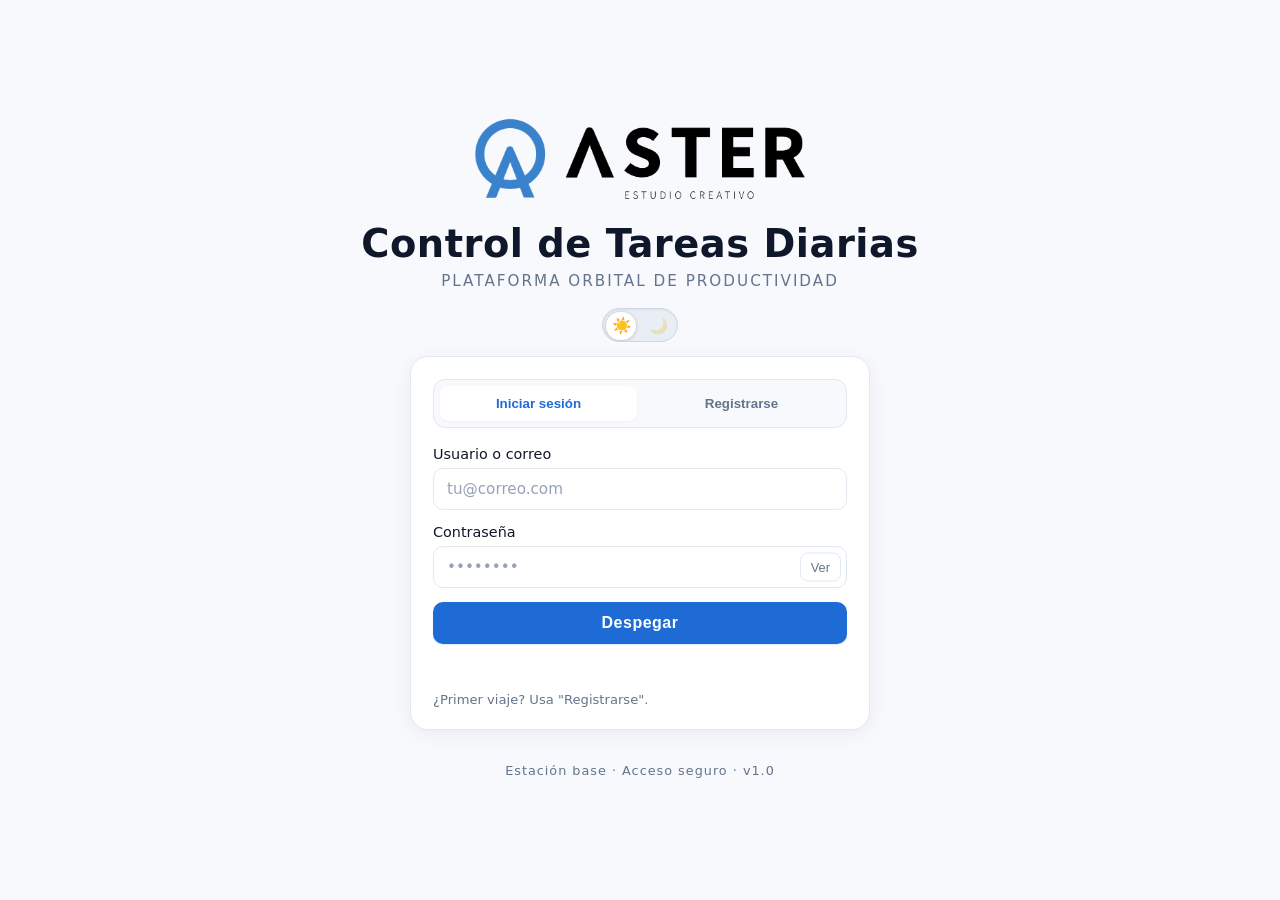
==== dashboard.html @ 140ae574 "Fix texto invisible del botón teléfono y uniformiza botones a 16px - El botón .btn-ghost de la vista" ====
<!DOCTYPE html>
<html lang="es">
<head>
  <meta charset="UTF-8" />
  <meta name="viewport" content="width=device-width, initial-scale=1.0" />
  <title>Panel · Control de Tareas Diarias</title>
  <link rel="icon" type="image/png" href="faviconaster.png" />
  <link rel="apple-touch-icon" href="faviconaster.png" />
  <script>(function(){var t;try{t=localStorage.getItem('aster_theme');}catch(e){}document.documentElement.setAttribute('data-theme', (t==='aster'||t==='light')?t:'light');})();</script>
  <link rel="stylesheet" href="css/styles.css?v=10" />
</head>
<body class="dashboard-body">
  <div class="space-bg">
    <div class="stars"></div>
    <div class="stars stars-2"></div>
    <div class="stars stars-3"></div>
    <span class="twinkle" style="top:10%; left:20%; animation-delay:0s"></span>
    <span class="twinkle" style="top:18%; left:68%; animation-delay:2.2s"></span>
    <span class="twinkle" style="top:34%; left:88%; animation-delay:4.1s"></span>
    <span class="twinkle" style="top:58%; left:12%; animation-delay:1.3s"></span>
    <span class="twinkle" style="top:72%; left:80%; animation-delay:3.7s"></span>
    <span class="twinkle" style="top:86%; left:40%; animation-delay:5.5s"></span>
    <div class="comet comet-1"></div>
    <div class="comet comet-2"></div>
    <div class="comet comet-3"></div>
    <div class="comet comet-4"></div>
    <div class="comet comet-5"></div>
  </div>

  <header class="topbar">
    <div class="topbar-left">
      <div class="logo logo-sm logo-img" aria-hidden="true">
        <img src="asterlogoblanco.png" class="logo-aster-only" alt="Asterlogo" />
        <img src="asterlogoazul.png"   class="logo-light-only" alt="Asterlogo" />
      </div>
      <div class="brand-text">
        <h2>Control de Tareas Diarias</h2>
        <p class="role-tag" id="role-tag">—</p>
      </div>
    </div>
    <button class="hamburger" id="hamburger" aria-label="Abrir menú" aria-expanded="false">
      <span></span><span></span><span></span>
    </button>
    <div class="topbar-right" id="topbar-right">
      <button type="button" class="theme-toggle" aria-label="Cambiar tema" aria-pressed="false">
        <span class="tt-icon tt-light" aria-hidden="true">☀️</span>
        <span class="tt-icon tt-aster" aria-hidden="true">🌙</span>
        <span class="tt-thumb" aria-hidden="true"></span>
      </button>
      <div class="user-chip">
        <img id="user-avatar" alt="avatar" />
        <div>
          <strong id="user-name">—</strong>
          <small id="user-username">—</small>
        </div>
      </div>
      <button class="btn-ghost" id="logout-btn">Cerrar sesión</button>
    </div>
  </header>

  <main class="dashboard">
    <section id="panel" class="panel"></section>
  </main>

  <script src="js/theme.js?v=10"></script>
  <script src="js/data.js?v=10"></script>
  <script src="js/auth.js?v=10"></script>
  <script src="js/dashboard.js?v=10"></script>
</body>
</html>
---- css/styles.css ----
:root {
  /* Escala de azules (constantes literales, no cambian por tema) */
  --blue-900: #020821;
  --blue-800: #061336;
  --blue-700: #0b1e55;
  --blue-600: #163a90;
  --blue-500: #1e6bd6;
  --blue-400: #3d8bff;
  --blue-300: #6fb6ff;
  --blue-200: #a8d3ff;
  --blue-100: #dbeeff;
  --accent: #8ad4ff;
  --danger: #ff6b6b;
  --ok: #4fe1a7;
  --warn: #ffd166;

  /* Tema CLARO (default) */
  --page-bg: linear-gradient(180deg, #ffffff 0%, #eaf2ff 100%);
  --text: #1a2a55;
  --text-muted: #5a6a8a;
  --text-subtle: #8999b3;
  --heading: #0b1e55;
  --accent-strong: #1e6bd6;
  --card-bg: #ffffff;
  --card-border: #d4dfec;
  --card-shadow: 0 4px 18px rgba(20, 40, 80, 0.08);
  --glass: #ffffff;
  --glass-border: #d4dfec;
  --shadow: 0 4px 18px rgba(20, 40, 80, 0.08);
  --input-bg: #f9fbfd;
  --input-border: #d4dfec;
  --input-text: #1a2a55;
  --input-placeholder: #9aa6bc;
  --btn-ghost-bg: #eff3f8;
  --btn-ghost-border: #d4dfec;
  --btn-ghost-text: #1a2a55;
  --backdrop: rgba(20, 40, 80, 0.4);
  --blur: 0px;
  --topbar-bg: rgba(255, 255, 255, 0.92);
  --dialog-bg: #ffffff;
  --dialog-text: #1a2a55;
}

[data-theme="aster"] {
  /* Tema ASTER (espacial oscuro) */
  --page-bg: radial-gradient(ellipse at top, #0a1a4a 0%, #02061f 60%, #000 100%);
  --text: #dbeeff;
  --text-muted: #a8d3ff;
  --text-subtle: #6fb6ff;
  --heading: #ffffff;
  --accent-strong: #8ad4ff;
  --card-bg: rgba(10, 24, 68, 0.55);
  --card-border: rgba(138, 212, 255, 0.25);
  --card-shadow: 0 10px 40px rgba(0, 10, 40, 0.6);
  --glass: rgba(10, 24, 68, 0.55);
  --glass-border: rgba(138, 212, 255, 0.25);
  --shadow: 0 10px 40px rgba(0, 10, 40, 0.6);
  --input-bg: rgba(2, 8, 33, 0.7);
  --input-border: rgba(138, 212, 255, 0.22);
  --input-text: #fff;
  --input-placeholder: rgba(168, 211, 255, 0.45);
  --btn-ghost-bg: rgba(255, 255, 255, 0.04);
  --btn-ghost-border: rgba(138, 212, 255, 0.25);
  --btn-ghost-text: #dbeeff;
  --backdrop: rgba(2, 8, 33, 0.7);
  --blur: 14px;
  --topbar-bg: rgba(2, 8, 33, 0.72);
  --dialog-bg: #0a1638;
  --dialog-text: #dbeeff;
}

* { box-sizing: border-box; }

html {
  background: var(--page-bg);
}
html, body {
  margin: 0;
  padding: 0;
  min-height: 100vh;
  font-family: "Segoe UI", "Inter", system-ui, -apple-system, sans-serif;
  color: var(--text);
  overflow-x: hidden;
}
body { background: transparent; }

/* Ocultar el fondo espacial (estrellas, cometas, asteroides, twinkles) en tema claro */
[data-theme="light"] .space-bg { display: none !important; }

/* Swap de logo según tema (usamos .logo img para vencer a .logo img{display:block}) */
.logo img.logo-light-only { display: none; }
[data-theme="light"] .logo img.logo-aster-only { display: none; }
[data-theme="light"] .logo img.logo-light-only { display: block; }

/* ---------- Space Background ---------- */
.space-bg {
  position: fixed;
  inset: 0;
  overflow: hidden;
  z-index: -1;
  pointer-events: none;
}

.stars, .stars-2, .stars-3 {
  position: absolute;
  inset: -50%;
  background-image:
    radial-gradient(1.5px 1.5px at 20px 30px, #fff, transparent),
    radial-gradient(1.5px 1.5px at 40px 70px, #cfe8ff, transparent),
    radial-gradient(2px   2px   at 90px 40px, #fff, transparent),
    radial-gradient(1.5px 1.5px at 130px 80px, #a8d3ff, transparent),
    radial-gradient(1.5px 1.5px at 170px 20px, #fff, transparent),
    radial-gradient(2px   2px   at 220px 120px, #cfe8ff, transparent),
    radial-gradient(1.5px 1.5px at 260px 60px, #fff, transparent);
  background-repeat: repeat;
  background-size: 300px 200px;
  animation: drift 120s linear infinite;
  opacity: 1;
}
.stars-2 { background-size: 500px 350px; animation-duration: 200s; opacity: 0.85; }
.stars-3 { background-size: 800px 600px; animation-duration: 320s; opacity: 0.7; }

@keyframes drift {
  from { transform: translate3d(0,0,0); }
  to   { transform: translate3d(-300px,-200px,0); }
}

/* Asteroids: roca irregular con cráteres usando varias capas de gradiente */
.asteroid {
  position: absolute;
  background:
    radial-gradient(circle at 22% 30%, rgba(15,10,6,0.9) 2.5px, transparent 4.5px),
    radial-gradient(circle at 62% 22%, rgba(30,22,14,0.75) 4px, transparent 7px),
    radial-gradient(circle at 46% 68%, rgba(15,10,6,0.85) 2px, transparent 3.5px),
    radial-gradient(circle at 78% 58%, rgba(22,16,10,0.8) 2.5px, transparent 4px),
    radial-gradient(circle at 28% 78%, rgba(25,18,10,0.7) 2px, transparent 3.5px),
    radial-gradient(circle at 82% 32%, rgba(15,10,6,0.75) 1.5px, transparent 3px),
    radial-gradient(circle at 12% 56%, rgba(20,14,8,0.6) 1.5px, transparent 2.5px),
    radial-gradient(ellipse at 32% 28%, #b49a80 0%, #7a6348 30%, #3f301f 70%, #1a110a 100%);
  box-shadow:
    inset -12px -16px 28px rgba(0,0,0,0.82),
    inset 4px 5px 14px rgba(255, 230, 200, 0.09),
    0 0 22px rgba(40, 28, 18, 0.5);
  animation: tumble linear infinite;
  will-change: transform;
}
.asteroid-1 {
  width: 82px; height: 70px; top: 18%; left: 12%;
  border-radius: 58% 42% 50% 50% / 40% 60% 55% 45%;
  animation-duration: 38s;
}
.asteroid-2 {
  width: 44px; height: 40px; top: 65%; left: 80%;
  border-radius: 40% 60% 45% 55% / 55% 45% 62% 38%;
  animation-duration: 50s; animation-direction: reverse;
}
.asteroid-3 {
  width: 110px; height: 92px; top: 78%; left: 22%;
  border-radius: 53% 47% 59% 41% / 46% 54% 49% 51%;
  animation-duration: 58s;
}
.asteroid-4 {
  width: 58px; height: 50px; top: 30%; left: 75%;
  border-radius: 44% 56% 52% 48% / 58% 42% 53% 47%;
  animation-duration: 44s; animation-direction: reverse;
}

@keyframes tumble {
  0%   { transform: translate(0, 0)    rotate(0deg); }
  25%  { transform: translate(10px, -14px) rotate(90deg); }
  50%  { transform: translate(-6px, -24px) rotate(180deg); }
  75%  { transform: translate(-16px, -8px) rotate(270deg); }
  100% { transform: translate(0, 0)    rotate(360deg); }
}

/* Comets */
.comet {
  position: absolute;
  width: 4px; height: 4px;
  background: #fff;
  border-radius: 50%;
  box-shadow: 0 0 10px 3px #cfe8ff;
  opacity: 0;
}
.comet::after {
  content: "";
  position: absolute;
  top: 50%;
  left: 4px;
  width: 220px; height: 2px;
  background: linear-gradient(90deg, rgba(255,255,255,0.95), rgba(138,212,255,0));
  transform: translateY(-50%);
  border-radius: 2px;
}
.comet-1 { animation: cometA 45s ease-in infinite; animation-delay:  3s; }
.comet-2 { animation: cometB 52s ease-in infinite; animation-delay: 14s; }
.comet-3 { animation: cometC 60s ease-in infinite; animation-delay: 28s; }
.comet-4 { animation: cometD 48s ease-in infinite; animation-delay: 42s; }
.comet-5 { animation: cometE 65s ease-in infinite; animation-delay: 56s; }

/* La cola se dibuja hacia +X desde la cabeza.
   Para que "persiga" al cometa, rotamos en la dirección OPUESTA al movimiento:
   angle = atan2(-dy, -dx) en coordenadas CSS (Y hacia abajo, rot CW positiva). */

/* A: de derecha-arriba a izquierda-centro  (dirección motion: ←↓ ; cola: →↑)  */
@keyframes cometA {
  0%   { top: 5%;  left: 110%; opacity: 0; transform: rotate(-16deg); }
  4%   { opacity: 1; }
  22%  { top: 45%; left: -25%; opacity: 0; transform: rotate(-16deg); }
  100% { top: 45%; left: -25%; opacity: 0; transform: rotate(-16deg); }
}
/* B: de izquierda-abajo a derecha-arriba (motion: →↑ ; cola: ←↓)  */
@keyframes cometB {
  0%   { top: 60%; left: -10%; opacity: 0; transform: rotate(162deg); }
  4%   { opacity: 1; }
  18%  { top: 20%; left: 115%; opacity: 0; transform: rotate(162deg); }
  100% { top: 20%; left: 115%; opacity: 0; transform: rotate(162deg); }
}
/* C: de izquierda-arriba a derecha-abajo (motion: →↓ ; cola: ←↑)  */
@keyframes cometC {
  0%   { top: 15%; left: -10%; opacity: 0; transform: rotate(-156deg); }
  5%   { opacity: 1; }
  20%  { top: 70%; left: 115%; opacity: 0; transform: rotate(-156deg); }
  100% { top: 70%; left: 115%; opacity: 0; transform: rotate(-156deg); }
}
/* D: de derecha-abajo a izquierda-arriba (motion: ←↑ ; cola: →↓) */
@keyframes cometD {
  0%   { top: 80%; left: 115%; opacity: 0; transform: rotate(20deg); }
  5%   { opacity: 1; }
  22%  { top: 30%; left: -20%; opacity: 0; transform: rotate(20deg); }
  100% { top: 30%; left: -20%; opacity: 0; transform: rotate(20deg); }
}
/* E: de derecha-centro a izquierda-abajo (motion: ←↓ ; cola: →↑) */
@keyframes cometE {
  0%   { top: 35%; left: 115%; opacity: 0; transform: rotate(-21deg); }
  5%   { opacity: 1; }
  24%  { top: 90%; left: -25%; opacity: 0; transform: rotate(-21deg); }
  100% { top: 90%; left: -25%; opacity: 0; transform: rotate(-21deg); }
}

/* ---------- Auth page ---------- */
.auth-wrapper {
  min-height: 100vh;
  display: flex;
  flex-direction: column;
  align-items: center;
  justify-content: center;
  padding: 28px 20px;
}

.brand {
  text-align: center;
  margin-bottom: 18px;
}
.logo {
  width: 130px; height: 150px;
  margin: 0 auto 12px;
  filter:
    drop-shadow(0 0 12px rgba(61,139,255,0.9))
    drop-shadow(0 0 28px rgba(61,139,255,0.55))
    drop-shadow(0 0 48px rgba(138,212,255,0.35));
  animation: bob 5s ease-in-out infinite;
}
.logo svg, .logo img { width: 100%; height: 100%; object-fit: contain; display: block; }
.logo-sm { margin: 0; }
.logo-img { width: 400px; height: 100px; max-width: 90vw; }
.logo-img.logo-sm { width: 200px; height: 50px; max-width: none; max-height: none; }
@keyframes bob {
  0%,100% { transform: translateY(-4px); }
  50%     { transform: translateY(4px); }
}

/* Estrellas parpadeantes muy tenues */
.twinkle {
  position: absolute;
  width: 3px; height: 3px;
  background: #fff;
  border-radius: 50%;
  opacity: 0;
  box-shadow: 0 0 6px 1px rgba(207,232,255,0.6);
  animation: twinkle 7s ease-in-out infinite;
  pointer-events: none;
}
@keyframes twinkle {
  0%, 100% { opacity: 0; transform: scale(0.6); }
  45%      { opacity: 0.35; transform: scale(1); }
  55%      { opacity: 0.7; transform: scale(1.2); }
  65%      { opacity: 0.35; transform: scale(1); }
}

.brand-title {
  margin: 0;
  font-size: clamp(1.6rem, 3.5vw, 2.4rem);
  letter-spacing: 0.5px;
  color: #fff;
  text-shadow: 0 0 16px rgba(138,212,255,0.5);
}
.brand-sub {
  margin: 6px 0 0;
  color: var(--blue-200);
  font-size: 0.95rem;
  letter-spacing: 2px;
  text-transform: uppercase;
  opacity: 0.8;
}

.auth-card {
  width: min(460px, 100%);
  background: var(--glass);
  backdrop-filter: blur(18px) saturate(140%);
  -webkit-backdrop-filter: blur(18px) saturate(140%);
  border: 1px solid var(--glass-border);
  border-radius: 18px;
  box-shadow: var(--shadow);
  padding: 22px;
}

.tabs {
  display: flex;
  gap: 6px;
  margin-bottom: 18px;
  background: rgba(4,12,36,0.6);
  padding: 6px;
  border-radius: 12px;
}
.tab {
  flex: 1;
  background: transparent;
  color: var(--blue-200);
  border: none;
  padding: 10px;
  border-radius: 8px;
  cursor: pointer;
  font-weight: 600;
  transition: all 0.25s ease;
}
.tab:hover { color: #fff; }
.tab.active {
  background: linear-gradient(135deg, var(--blue-500), var(--blue-600));
  color: #fff;
  box-shadow: 0 4px 16px rgba(30,107,214,0.5);
}

.form { display: none; flex-direction: column; gap: 14px; }
.form.active { display: flex; }
.form label {
  display: flex;
  flex-direction: column;
  gap: 6px;
  font-size: 0.9rem;
  color: var(--blue-200);
}
.form input, .form select, .form textarea {
  width: 100%;
  padding: 11px 13px;
  background: rgba(2,8,33,0.7);
  border: 1px solid rgba(138,212,255,0.2);
  border-radius: 10px;
  color: #fff;
  font-size: 0.95rem;
  outline: none;
  transition: border-color 0.2s, box-shadow 0.2s;
  font-family: inherit;
}
.form input:focus, .form select:focus, .form textarea:focus {
  border-color: var(--blue-400);
  box-shadow: 0 0 0 3px rgba(61,139,255,0.25);
}
.form input::placeholder { color: rgba(168,211,255,0.45); }

.password-wrap {
  position: relative;
}
.password-wrap input { padding-right: 64px; }
.toggle-pass {
  position: absolute;
  right: 6px;
  top: 50%;
  transform: translateY(-50%);
  background: rgba(61,139,255,0.18);
  color: var(--blue-100);
  border: 1px solid rgba(138,212,255,0.3);
  padding: 6px 10px;
  border-radius: 8px;
  font-size: 0.8rem;
  cursor: pointer;
  transition: background 0.2s;
}
.toggle-pass:hover { background: rgba(61,139,255,0.35); }

.btn-primary {
  background: linear-gradient(135deg, var(--blue-400), var(--blue-600));
  color: #fff;
  border: none;
  padding: 12px 16px;
  border-radius: 10px;
  font-weight: 700;
  font-size: 1rem;
  cursor: pointer;
  letter-spacing: 0.5px;
  box-shadow: 0 6px 20px rgba(30,107,214,0.45);
  transition: transform 0.12s ease, box-shadow 0.2s ease;
}
.btn-primary:hover { transform: translateY(-1px); box-shadow: 0 10px 24px rgba(30,107,214,0.6); }
.btn-primary:active { transform: translateY(0); }

.btn-ghost {
  background: rgba(255,255,255,0.04);
  color: var(--blue-100);
  border: 1px solid var(--glass-border);
  padding: 8px 14px;
  border-radius: 10px;
  cursor: pointer;
  transition: background 0.2s;
}
.btn-ghost:hover { background: rgba(255,255,255,0.1); }

.btn-danger {
  background: linear-gradient(135deg, #ff6b6b, #c43a3a);
  color: #fff;
  border: none;
  padding: 8px 14px;
  border-radius: 10px;
  cursor: pointer;
  font-weight: 600;
}

.btn-ok {
  background: linear-gradient(135deg, #4fe1a7, #1ea26d);
  color: #00281a;
  border: none;
  padding: 8px 14px;
  border-radius: 10px;
  cursor: pointer;
  font-weight: 700;
}

.form-msg {
  margin: 0;
  font-size: 0.88rem;
  min-height: 1.1em;
}
.form-msg.error { color: var(--danger); }
.form-msg.ok    { color: var(--ok); }

.hint {
  font-size: 0.82rem;
  color: rgba(168,211,255,0.65);
  margin: 4px 0 0;
}
.reset-step {
  display: flex;
  flex-direction: column;
  gap: 14px;
}

.demo-code {
  background: rgba(61,139,255,0.15);
  padding: 10px;
  border-radius: 10px;
  text-align: center;
  font-size: 1.3rem;
  letter-spacing: 8px;
  font-weight: 700;
  color: #fff;
  border: 1px dashed var(--blue-400);
}

.avatar-edit {
  display: flex;
  align-items: center;
  gap: 12px;
  margin-bottom: 4px;
  flex-wrap: wrap;
}
.avatar-edit .avatar-preview { width: 72px; height: 72px; margin: 0; flex-shrink: 0; }
.avatar-edit .eu-upload {
  display: inline-flex;
  align-items: center;
  justify-content: center;
  cursor: pointer;
}

.avatar-label { gap: 10px; align-items: center; text-align: center; }
.avatar-label > input[type="file"] { align-self: center; }
.avatar-preview {
  width: 110px; height: 110px;
  margin: 0 auto;
  border-radius: 50%;
  background: rgba(2,8,33,0.7);
  border: 1px dashed rgba(138,212,255,0.35);
  display: flex; align-items: center; justify-content: center;
  color: rgba(168,211,255,0.55);
  font-size: 0.8rem;
  overflow: hidden;
  box-shadow: 0 0 20px rgba(61,139,255,0.3);
}
.avatar-preview img { width: 100%; height: 100%; object-fit: cover; }

/* Vistas alternas del auth-card (contacta admin, agujero negro) */
.auth-view { text-align: center; }
.auth-view h3 { color: #fff; margin: 8px 0 6px; font-size: 1.1rem; }
.auth-view p { color: var(--blue-200); margin: 6px 0 14px; font-size: 0.92rem; }
.contact-icon { font-size: 2.6rem; line-height: 1; margin: 6px 0; filter: drop-shadow(0 0 16px rgba(61,139,255,0.7)); }
.contact-actions {
  display: flex; flex-direction: column; gap: 10px;
  margin: 12px 0 14px;
}
.contact-actions .btn-primary, .contact-actions .btn-ghost { padding: 12px 16px; text-decoration: none; text-align: center; display: block; font-size: 16px; }
.contact-actions a.btn-primary { color: #fff; }
.contact-actions a.btn-ghost { color: var(--text); }
.btn-ghost.full-w { width: 100%; }

/* Agujero negro */
.blackhole-wrap { display: flex; justify-content: center; margin: 8px 0 16px; }
.blackhole {
  position: relative;
  width: 220px; height: 220px;
  border-radius: 50%;
}
.blackhole-core {
  position: absolute; inset: 28%;
  border-radius: 50%;
  background: radial-gradient(circle at center, #000 55%, rgba(10,20,40,0.9) 75%, transparent 100%);
  box-shadow: 0 0 40px 20px rgba(0,0,0,0.9);
}
.blackhole-disk {
  position: absolute; inset: 8%;
  border-radius: 50%;
  background: conic-gradient(from 0deg,
    rgba(138,212,255,0) 0deg,
    rgba(138,212,255,0.55) 60deg,
    rgba(255,207,140,0.75) 130deg,
    rgba(255,140,80,0.65) 180deg,
    rgba(138,212,255,0.55) 280deg,
    rgba(138,212,255,0) 360deg);
  filter: blur(8px) saturate(140%);
  animation: bhSpin 9s linear infinite;
  mask-image: radial-gradient(circle, transparent 40%, #000 55%, #000 85%, transparent 100%);
  -webkit-mask-image: radial-gradient(circle, transparent 40%, #000 55%, #000 85%, transparent 100%);
}
.blackhole-ring {
  position: absolute; inset: -10px;
  border-radius: 50%;
  background: conic-gradient(from 180deg,
    rgba(61,139,255,0),
    rgba(138,212,255,0.45) 20%,
    rgba(255,207,140,0.35) 60%,
    rgba(61,139,255,0.45) 80%,
    rgba(61,139,255,0) 100%);
  filter: blur(14px);
  animation: bhSpin 14s linear infinite reverse;
  opacity: 0.7;
}
@keyframes bhSpin { to { transform: rotate(360deg); } }
.bh-title {
  color: #fff;
  letter-spacing: 0.5px;
  text-shadow: 0 0 14px rgba(138,212,255,0.4);
}

.auth-foot {
  margin-top: 20px;
  color: rgba(168,211,255,0.5);
  font-size: 0.8rem;
  letter-spacing: 1px;
}

/* ---------- Dashboard ---------- */
.dashboard-body { padding-bottom: 40px; }

.topbar {
  position: sticky;
  top: 0;
  z-index: 10;
  display: flex;
  align-items: center;
  justify-content: space-between;
  padding: 20px 24px;
  background: rgba(2,8,33,0.72);
  backdrop-filter: blur(14px);
  -webkit-backdrop-filter: blur(14px);
  border-bottom: 1px solid var(--glass-border);
}
.topbar-left, .topbar-right { display: flex; align-items: center; gap: 14px; }
.topbar h2 { margin: 0; font-size: 1.1rem; color: #fff; }

/* Hamburger button (oculto en escritorio) */
.hamburger {
  display: none;
  background: rgba(61,139,255,0.15);
  border: 1px solid var(--glass-border);
  border-radius: 12px;
  width: 46px;
  height: 46px;
  flex-direction: column;
  align-items: center;
  justify-content: center;
  gap: 5px;
  cursor: pointer;
  padding: 0;
  transition: background 0.2s, box-shadow 0.2s;
}
.hamburger:hover { background: rgba(61,139,255,0.32); box-shadow: 0 0 14px rgba(61,139,255,0.35); }
.hamburger span {
  display: block;
  width: 22px;
  height: 2px;
  background: var(--blue-100);
  border-radius: 2px;
  transition: transform 0.28s ease, opacity 0.2s ease;
  transform-origin: center;
}
.hamburger.open span:nth-child(1) { transform: translateY(7px) rotate(45deg); }
.hamburger.open span:nth-child(2) { opacity: 0; transform: scaleX(0.2); }
.hamburger.open span:nth-child(3) { transform: translateY(-7px) rotate(-45deg); }

@media (max-width: 720px) {
  .topbar { padding: 14px 16px; flex-wrap: nowrap; gap: 10px; }
  .topbar-left { gap: 10px; min-width: 0; flex: 1; }
  .topbar h2 { font-size: 0.92rem; white-space: nowrap; overflow: hidden; text-overflow: ellipsis; }
  .role-tag { font-size: 0.65rem; }
  .logo-img.logo-sm { width: 130px; height: 32px; }
  .hamburger { display: flex; flex-shrink: 0; }
  .topbar-right {
    position: absolute;
    top: 100%;
    right: 0;
    left: 0;
    flex-direction: column;
    align-items: stretch;
    gap: 12px;
    background: rgba(2,8,33,0.95);
    backdrop-filter: blur(18px);
    -webkit-backdrop-filter: blur(18px);
    border-bottom: 1px solid var(--glass-border);
    padding: 16px 18px;
    transform: translateY(-12px);
    opacity: 0;
    pointer-events: none;
    transition: transform 0.25s ease, opacity 0.2s ease;
  }
  .topbar-right.open {
    transform: translateY(0);
    opacity: 1;
    pointer-events: auto;
  }
  .topbar-right .user-chip { width: 100%; justify-content: flex-start; }
  .topbar-right #logout-btn { width: 100%; padding: 10px 14px; }
}
.role-tag {
  margin: 2px 0 0;
  font-size: 0.75rem;
  letter-spacing: 2px;
  color: var(--accent);
  text-transform: uppercase;
}
.user-chip {
  display: flex; align-items: center; gap: 10px;
  background: rgba(255,255,255,0.04);
  padding: 6px 12px;
  border-radius: 40px;
  border: 1px solid var(--glass-border);
}
.user-chip img {
  width: 36px; height: 36px;
  border-radius: 50%;
  object-fit: cover;
  background: var(--blue-700);
}
.user-chip strong { display: block; color: #fff; font-size: 0.9rem; }
.user-chip small  { color: var(--blue-300); font-size: 0.75rem; }

.dashboard {
  max-width: 1200px;
  margin: 24px auto;
  padding: 0 20px;
}

.panel {
  display: grid;
  gap: 20px;
}

.card {
  background: var(--glass);
  backdrop-filter: blur(14px) saturate(140%);
  -webkit-backdrop-filter: blur(14px) saturate(140%);
  border: 1px solid var(--glass-border);
  border-radius: 16px;
  padding: 20px;
  box-shadow: var(--shadow);
}

.card h3 {
  margin: 0 0 14px;
  color: #fff;
  font-size: 1.1rem;
  display: flex; align-items: center; gap: 10px;
}
.card h3::before {
  content: "";
  width: 8px; height: 8px;
  background: var(--accent);
  border-radius: 50%;
  box-shadow: 0 0 10px var(--accent);
}

.row { display: flex; flex-wrap: wrap; gap: 12px; }
.grid-2 { display: grid; grid-template-columns: 1fr 1fr; gap: 14px; }
.grid-3 { display: grid; grid-template-columns: repeat(3, 1fr); gap: 14px; }
@media (max-width: 720px) { .grid-2, .grid-3 { grid-template-columns: 1fr; } }

.task-list {
  list-style: none;
  padding: 0;
  margin: 0;
  display: grid;
  gap: 10px;
}
.task-item {
  display: grid;
  grid-template-columns: 1fr auto;
  gap: 10px;
  align-items: start;
  background: rgba(2,8,33,0.55);
  border: 1px solid rgba(138,212,255,0.15);
  border-radius: 12px;
  padding: 12px 14px;
}
.task-item.done { opacity: 0.7; }
.task-item.done .task-name { text-decoration: line-through; color: var(--blue-300); }
.task-meta {
  display: flex; gap: 10px; flex-wrap: wrap;
  color: var(--blue-300);
  font-size: 0.8rem;
  margin-top: 4px;
}
.task-meta span {
  background: rgba(61,139,255,0.15);
  padding: 2px 8px;
  border-radius: 999px;
}
.task-name { font-weight: 600; color: #fff; }
.task-comment { color: var(--blue-200); font-size: 0.9rem; margin-top: 6px; }
.task-actions { display: flex; flex-direction: column; gap: 6px; align-items: flex-end; }

.stat {
  background: rgba(2,8,33,0.6);
  border: 1px solid var(--glass-border);
  border-radius: 14px;
  padding: 14px;
  text-align: center;
}
.stat .num { font-size: 1.6rem; font-weight: 800; color: #fff; }
.stat .lbl { color: var(--blue-300); font-size: 0.8rem; letter-spacing: 1px; text-transform: uppercase; }

table {
  width: 100%;
  border-collapse: collapse;
}
th, td {
  text-align: left;
  padding: 10px 12px;
  border-bottom: 1px solid rgba(138,212,255,0.12);
  font-size: 0.9rem;
}
th { color: var(--blue-300); font-weight: 600; text-transform: uppercase; font-size: 0.75rem; letter-spacing: 1px; }
tbody tr:hover { background: rgba(61,139,255,0.06); }

/* Acciones de la tabla del admin con buen aire entre botones */
.cell-actions {
  display: flex;
  flex-wrap: wrap;
  gap: 10px;
  align-items: center;
  min-width: 320px;
}
.cell-actions button {
  padding: 8px 14px;
  font-size: 0.82rem;
  white-space: nowrap;
  border-radius: 9px;
  letter-spacing: 0.3px;
}
.cell-actions em { color: var(--blue-300); font-style: italic; padding: 0 6px; }
.table-wrap { overflow-x: auto; }

.badge {
  display: inline-block;
  padding: 3px 10px;
  border-radius: 999px;
  font-size: 0.75rem;
  font-weight: 600;
  text-transform: uppercase;
  letter-spacing: 0.5px;
}
.badge.badge-none { background: rgba(138,212,255,0.12); color: var(--blue-300); font-style: italic; }
.badge.user-status-approved { background: rgba(79,225,167,0.2); color: var(--ok); }
.badge.user-status-pending  { background: rgba(255,209,102,0.22); color: var(--warn); }
.badge.user-status-rejected { background: rgba(255,107,107,0.22); color: var(--danger); }
.badge.user-status-inactive { background: rgba(168,168,168,0.2); color: #c9d4e0; }
tr.row-status-inactive,
tr.row-status-rejected { opacity: 0.65; }

/* Solicitudes pendientes */
.pending-card {
  display: flex;
  justify-content: space-between;
  align-items: center;
  gap: 12px;
  padding: 14px;
  background: rgba(255,209,102,0.08);
  border: 1px solid rgba(255,209,102,0.3);
  border-left: 4px solid var(--warn);
  border-radius: 12px;
  margin-bottom: 10px;
}
.pending-card .pending-name { font-weight: 700; color: #fff; font-size: 1rem; }
.pending-card .pending-meta {
  display: flex; flex-wrap: wrap; gap: 6px 12px;
  color: var(--blue-300); font-size: 0.82rem; margin-top: 3px;
}
.pending-card .pending-actions { display: flex; gap: 8px; flex-shrink: 0; }
.pending-card .pending-actions button { padding: 9px 14px; }
@media (max-width: 720px) {
  .pending-card { flex-direction: column; align-items: stretch; padding: 12px; gap: 8px; }
  .pending-card .pending-name { font-size: 0.95rem; }
  .pending-card .pending-meta { gap: 4px 10px; font-size: 0.78rem; word-break: break-word; }
  .pending-card .pending-meta span { display: inline-block; max-width: 100%; overflow-wrap: anywhere; }
  .pending-card .pending-actions { width: 100%; gap: 6px; }
  .pending-card .pending-actions button { flex: 1; padding: 10px; font-size: 0.88rem; }
}

.badge.colaborador { background: rgba(79,225,167,0.18); color: var(--ok); }
.badge.empleador   { background: rgba(255,209,102,0.18); color: var(--warn); }
.badge.supervisor  { background: rgba(138,212,255,0.18); color: var(--accent); }
.badge.administrador { background: rgba(255,107,107,0.18); color: var(--danger); }
.badge.done { background: rgba(79,225,167,0.18); color: var(--ok); }
.badge.pending { background: rgba(255,209,102,0.18); color: var(--warn); }

.empty {
  text-align: center;
  padding: 30px 10px;
  color: var(--blue-300);
  font-style: italic;
}

.filter-bar { display: flex; gap: 8px; flex-wrap: wrap; margin-bottom: 14px; }
.filter-bar select, .filter-bar input {
  background: rgba(2,8,33,0.7);
  border: 1px solid rgba(138,212,255,0.2);
  color: #fff;
  padding: 8px 10px;
  border-radius: 8px;
  font-family: inherit;
}

input[readonly] {
  background: rgba(2,8,33,0.5);
  color: var(--accent);
  font-weight: 700;
  letter-spacing: 2px;
  cursor: default;
}

/* Campo de hora estilizado con ícono de reloj */
.time-field {
  padding-right: 40px !important;
  background-image: url("data:image/svg+xml;utf8,<svg xmlns='http://www.w3.org/2000/svg' viewBox='0 0 24 24' fill='none' stroke='%238ad4ff' stroke-width='2' stroke-linecap='round' stroke-linejoin='round'><circle cx='12' cy='12' r='9'/><path d='M12 7v5l3 2'/></svg>") !important;
  background-repeat: no-repeat !important;
  background-position: right 12px center !important;
  background-size: 18px 18px !important;
  cursor: pointer !important;
}
.time-field:hover {
  border-color: var(--blue-400) !important;
  box-shadow: 0 0 0 3px rgba(61,139,255,0.18);
}

/* Quita el ícono nativo de los inputs type="time" por si quedara alguno */
input[type="time"]::-webkit-calendar-picker-indicator {
  filter: invert(70%) sepia(80%) saturate(500%) hue-rotate(180deg);
  cursor: pointer;
  opacity: 0.9;
}
input[type="time"]::-webkit-calendar-picker-indicator:hover { opacity: 1; }

/* ---------- Picker de hora personalizado ---------- */
dialog.time-picker-dialog {
  width: min(460px, 96vw);
  padding: 22px;
  background: linear-gradient(160deg, #0a1a4a 0%, #040d2e 100%);
  border: 1px solid var(--glass-border);
  border-radius: 20px;
  color: var(--blue-100);
}
dialog.time-picker-dialog::backdrop { background: rgba(2,8,33,0.8); backdrop-filter: blur(6px); }

.tp-header { text-align: center; margin-bottom: 14px; }
.tp-clock {
  font-family: "Segoe UI", monospace;
  font-size: 3.2rem;
  font-weight: 800;
  color: #fff;
  text-shadow: 0 0 24px rgba(138,212,255,0.7);
  letter-spacing: 4px;
  line-height: 1;
}
.tp-clock .tp-sep {
  color: var(--accent);
  animation: tpBlink 1.2s ease-in-out infinite;
}
@keyframes tpBlink { 0%,100% { opacity: 1; } 50% { opacity: 0.35; } }
.tp-sub {
  margin: 6px 0 0;
  color: var(--blue-300);
  font-size: 0.8rem;
  letter-spacing: 2px;
  text-transform: uppercase;
}

.tp-cols {
  display: grid;
  grid-template-columns: 1fr 1fr;
  gap: 16px;
  margin: 14px 0;
}
.tp-col-label {
  text-align: center;
  font-size: 0.75rem;
  letter-spacing: 2px;
  color: var(--blue-300);
  text-transform: uppercase;
  margin-bottom: 6px;
}
.tp-col-grid {
  display: grid;
  grid-template-columns: repeat(4, 1fr);
  gap: 6px;
  max-height: 200px;
  overflow-y: auto;
  padding: 4px;
  background: rgba(2,8,33,0.6);
  border: 1px solid rgba(138,212,255,0.15);
  border-radius: 12px;
}
.tp-col-grid::-webkit-scrollbar { width: 6px; }
.tp-col-grid::-webkit-scrollbar-thumb { background: rgba(138,212,255,0.3); border-radius: 4px; }

.tp-cell {
  background: transparent;
  color: var(--blue-200);
  border: 1px solid transparent;
  padding: 8px 4px;
  border-radius: 8px;
  cursor: pointer;
  font-family: "Segoe UI", monospace;
  font-size: 0.95rem;
  font-weight: 600;
  transition: all 0.15s ease;
}
.tp-cell:hover { background: rgba(61,139,255,0.2); color: #fff; }
.tp-cell.active {
  background: linear-gradient(135deg, var(--blue-400), var(--blue-600));
  color: #fff;
  box-shadow: 0 0 12px rgba(61,139,255,0.6);
  transform: scale(1.05);
}

.tp-actions {
  display: flex;
  gap: 8px;
  justify-content: flex-end;
  margin-top: 10px;
}
.tp-actions button { padding: 10px 18px; }

/* ---------- Status badges ---------- */
.badge.status-trabajando { background: rgba(61,139,255,0.22); color: var(--blue-300); }
.badge.status-revision   { background: rgba(255,209,102,0.22); color: var(--warn); }
.badge.status-realizada  { background: rgba(79,225,167,0.22); color: var(--ok); }
.badge.status-cancelado  { background: rgba(255,107,107,0.22); color: var(--danger); }

.status-select {
  background: rgba(2,8,33,0.7);
  border: 1px solid rgba(138,212,255,0.2);
  color: var(--blue-100);
  padding: 3px 8px;
  border-radius: 999px;
  font-size: 0.78rem;
  font-weight: 600;
  cursor: pointer;
}

.task-item {
  position: relative;
  border-left: 3px solid transparent;
}
.task-item.status-bar-trabajando { border-left-color: var(--blue-400); }
.task-item.status-bar-revision   { border-left-color: var(--warn); }
.task-item.status-bar-realizada  { border-left-color: var(--ok); }
.task-item.status-bar-cancelado  { border-left-color: var(--danger); opacity: 0.7; }
.task-item.status-bar-realizada .task-name { text-decoration: line-through; color: var(--blue-300); }

/* ---------- Notas en tareas ---------- */
.task-notes {
  display: flex;
  flex-direction: column;
  gap: 6px;
  margin-top: 8px;
}
.note-pill {
  display: inline-flex;
  align-items: center;
  gap: 8px;
  padding: 6px 12px;
  border-radius: 10px;
  font-size: 0.85rem;
  color: var(--blue-100);
  max-width: 100%;
}
.note-pill.note-private { background: rgba(255,107,107,0.14); border: 1px solid rgba(255,107,107,0.35); }
.note-pill.note-public  { background: rgba(79,225,167,0.14); border: 1px solid rgba(79,225,167,0.35); }
.note-pill .note-icon { flex-shrink: 0; }
.note-pill .note-text { flex: 1; word-break: break-word; }
.note-pill .note-meta {
  color: var(--blue-300);
  font-size: 0.72rem;
  letter-spacing: 0.5px;
  white-space: nowrap;
}

.notes-editor {
  background: rgba(2,8,33,0.55);
  border: 1px solid var(--glass-border);
  border-radius: 12px;
  padding: 12px;
  margin-top: 4px;
  display: flex;
  flex-direction: column;
  gap: 10px;
}
.notes-editor-title {
  color: #fff;
  font-weight: 600;
  font-size: 0.95rem;
}
.note-row {
  display: flex;
  gap: 10px;
  align-items: flex-start;
  background: rgba(10,24,68,0.55);
  border: 1px solid rgba(138,212,255,0.12);
  border-radius: 10px;
  padding: 8px 10px;
  margin-bottom: 6px;
}
.note-row.note-private { border-left: 3px solid var(--danger); }
.note-row.note-public  { border-left: 3px solid var(--ok); }
.note-row > div { flex: 1; }
.note-row .note-text { color: #fff; font-size: 0.9rem; }
.note-row .note-meta { color: var(--blue-300); font-size: 0.72rem; margin-top: 3px; }
.note-row .note-del {
  padding: 2px 10px;
  font-size: 1rem;
  line-height: 1;
}
.notes-add textarea {
  width: 100%;
  padding: 10px;
  background: rgba(2,8,33,0.7);
  border: 1px solid rgba(138,212,255,0.2);
  border-radius: 10px;
  color: #fff;
  font-family: inherit;
  font-size: 0.9rem;
  resize: vertical;
}
.notes-add-row {
  display: flex;
  gap: 12px;
  align-items: center;
  margin-top: 8px;
  flex-wrap: wrap;
}
.inline-radio {
  display: inline-flex;
  align-items: center;
  gap: 6px;
  font-size: 0.82rem;
  color: var(--blue-200);
  cursor: pointer;
}
.inline-radio input { width: auto; }
.notes-add-row .btn-ok { margin-left: auto; }

/* ---------- Calendario ---------- */
.cal-filters {
  display: flex;
  flex-wrap: wrap;
  gap: 8px 10px;
  align-items: center;
  margin-bottom: 12px;
  padding: 12px;
  background: rgba(2,8,33,0.55);
  border: 1px solid var(--glass-border);
  border-radius: 12px;
}
.cal-filters .cal-f-control,
.cal-filters input[type="date"] {
  background: rgba(2,8,33,0.75);
  border: 1px solid rgba(138,212,255,0.22);
  color: #fff;
  padding: 8px 10px;
  border-radius: 9px;
  font-family: inherit;
  font-size: 0.88rem;
  color-scheme: dark;
}
.cal-date {
  display: inline-flex;
  align-items: center;
  gap: 6px;
  color: var(--blue-300);
  font-size: 0.72rem;
  letter-spacing: 1px;
  text-transform: uppercase;
}
.cal-date > span { white-space: nowrap; }
.cal-presets {
  display: flex;
  gap: 4px;
  flex-wrap: wrap;
  margin-left: auto;
}
.cal-presets .btn-ghost {
  padding: 7px 11px;
  font-size: 0.78rem;
  letter-spacing: 0.5px;
}

.cal-stats-bar {
  display: grid;
  grid-template-columns: repeat(3, 1fr);
  gap: 10px;
  margin-bottom: 12px;
}
.cal-stat-pill {
  background: linear-gradient(135deg, rgba(61,139,255,0.18), rgba(30,107,214,0.08));
  border: 1px solid rgba(138,212,255,0.22);
  border-radius: 12px;
  padding: 10px 14px;
  display: flex;
  flex-direction: column;
  gap: 2px;
}
.cal-stat-pill .cal-stat-lbl {
  font-size: 0.68rem;
  color: var(--blue-300);
  letter-spacing: 1.5px;
  text-transform: uppercase;
  font-weight: 600;
}
.cal-stat-pill strong {
  color: #fff;
  font-size: 1.25rem;
  font-weight: 800;
  letter-spacing: 0.5px;
}

.cal-head {
  display: flex;
  align-items: center;
  justify-content: space-between;
  margin-bottom: 10px;
}
.cal-title {
  color: #fff;
  font-size: 1.05rem;
  text-transform: capitalize;
  letter-spacing: 1px;
}
.cal-weekdays {
  display: grid;
  grid-template-columns: repeat(7, 1fr);
  gap: 4px;
  margin-bottom: 4px;
}
.cal-weekdays span {
  text-align: center;
  font-size: 0.72rem;
  color: var(--blue-300);
  letter-spacing: 1px;
  text-transform: uppercase;
  padding: 4px 0;
}
.cal-grid {
  display: grid;
  grid-template-columns: repeat(7, 1fr);
  gap: 4px;
}
.cal-cell {
  position: relative;
  min-height: 58px;
  background: rgba(2,8,33,0.5);
  border: 1px solid rgba(138,212,255,0.1);
  border-radius: 10px;
  color: var(--blue-100);
  cursor: pointer;
  padding: 6px;
  display: flex;
  flex-direction: column;
  align-items: flex-start;
  justify-content: space-between;
  transition: all 0.15s ease;
}
.cal-cell:hover {
  background: rgba(61,139,255,0.18);
  border-color: var(--blue-400);
  transform: translateY(-1px);
}
.cal-cell.empty {
  background: transparent;
  border: 1px dashed rgba(138,212,255,0.05);
  cursor: default;
  pointer-events: none;
}
.cal-cell.today {
  border-color: var(--accent);
  box-shadow: 0 0 10px rgba(138,212,255,0.3) inset;
}
.cal-cell.selected {
  background: rgba(30,107,214,0.45);
  border-color: var(--blue-300);
  box-shadow: 0 0 14px rgba(61,139,255,0.6);
}
.cal-num { font-weight: 700; font-size: 0.9rem; }
.cal-dots { display: flex; gap: 3px; flex-wrap: wrap; }
.cal-dot {
  width: 8px; height: 8px; border-radius: 50%;
  display: inline-block;
}
.cal-dot.status-trabajando { background: var(--blue-400); box-shadow: 0 0 6px var(--blue-400); }
.cal-dot.status-revision   { background: var(--warn); box-shadow: 0 0 6px var(--warn); }
.cal-dot.status-realizada  { background: var(--ok); box-shadow: 0 0 6px var(--ok); }
.cal-dot.status-cancelado  { background: var(--danger); box-shadow: 0 0 6px var(--danger); }
.cal-count {
  position: absolute;
  top: 4px; right: 6px;
  background: var(--blue-500);
  color: #fff;
  font-size: 0.65rem;
  padding: 1px 6px;
  border-radius: 999px;
  font-weight: 700;
}
.cal-legend {
  display: flex;
  gap: 12px;
  flex-wrap: wrap;
  margin: 12px 0 6px;
  font-size: 0.78rem;
  color: var(--blue-200);
}
.cal-legend .legend-item { display: inline-flex; align-items: center; gap: 6px; }
.cal-day-list { margin-top: 10px; }
@media (max-width: 540px) {
  .cal-cell { min-height: 48px; padding: 4px; }
  .cal-num { font-size: 0.78rem; }
}

dialog {
  border: 1px solid var(--glass-border);
  border-radius: 16px;
  background: #0a1638;
  color: var(--blue-100);
  padding: 22px;
  box-shadow: var(--shadow);
  max-width: 440px;
  width: 92%;
}
dialog::backdrop { background: rgba(2,8,33,0.7); backdrop-filter: blur(4px); }
dialog h3 { margin-top: 0; color: #fff; }
dialog .row { justify-content: flex-end; margin-top: 16px; gap: 10px; }

/* Inputs y selects dentro de cualquier diálogo */
dialog label {
  display: flex;
  flex-direction: column;
  gap: 6px;
  margin-bottom: 14px;
  font-size: 0.78rem;
  letter-spacing: 1px;
  text-transform: uppercase;
  color: var(--blue-300);
  font-weight: 600;
}
dialog label > span { padding-left: 2px; }
dialog input,
dialog select,
dialog textarea {
  width: 100%;
  padding: 12px 14px;
  background: rgba(2,8,33,0.7);
  border: 1px solid rgba(138,212,255,0.22);
  border-radius: 10px;
  color: #fff;
  font-size: 0.95rem;
  font-family: inherit;
  text-transform: none;
  letter-spacing: normal;
  outline: none;
  transition: border-color 0.18s ease, box-shadow 0.18s ease, background 0.18s ease;
  color-scheme: dark;
}
dialog input::placeholder,
dialog textarea::placeholder { color: rgba(168,211,255,0.45); }
dialog input:hover,
dialog select:hover,
dialog textarea:hover { border-color: rgba(138,212,255,0.4); background: rgba(2,8,33,0.85); }
dialog input:focus,
dialog select:focus,
dialog textarea:focus {
  border-color: var(--blue-400);
  box-shadow: 0 0 0 3px rgba(61,139,255,0.25);
  background: rgba(2,8,33,0.92);
}
dialog select {
  appearance: none;
  -webkit-appearance: none;
  background-image: url("data:image/svg+xml;utf8,<svg xmlns='http://www.w3.org/2000/svg' viewBox='0 0 24 24' fill='none' stroke='%238ad4ff' stroke-width='2' stroke-linecap='round' stroke-linejoin='round'><polyline points='6 9 12 15 18 9'/></svg>");
  background-repeat: no-repeat;
  background-position: right 14px center;
  background-size: 16px;
  padding-right: 40px;
  cursor: pointer;
  text-transform: capitalize;
}

/* Diálogo de confirmación */
dialog.confirm-dialog { text-align: center; max-width: 400px; padding: 26px 22px; }
dialog.confirm-dialog .confirm-icon {
  font-size: 2.6rem;
  line-height: 1;
  margin-bottom: 8px;
  filter: drop-shadow(0 0 14px rgba(61,139,255,0.55));
}
dialog.confirm-dialog.is-danger .confirm-icon { filter: drop-shadow(0 0 14px rgba(255,107,107,0.55)); }
dialog.confirm-dialog h3 { margin: 4px 0 8px; font-size: 1.15rem; }
dialog.confirm-dialog .confirm-msg { color: var(--blue-200); font-size: 0.95rem; margin: 0 0 4px; }
dialog.confirm-dialog .confirm-row {
  margin-top: 18px;
  justify-content: stretch;
  gap: 10px;
}
dialog.confirm-dialog .confirm-row > button { flex: 1; padding: 12px 14px; }

/* Indicador "*" para campos obligatorios */
em.req {
  color: var(--danger);
  font-style: normal;
  font-weight: 800;
  margin-left: 2px;
}
.form-msg.error::before { content: ""; }

/* Mensaje de hint en error */
.hint.error { color: var(--danger); font-weight: 600; }

/* Diálogo de detalles (solo lectura de datos + editor de notas) */
dialog.task-details-dialog { max-width: 520px; }
.info-grid {
  display: grid;
  grid-template-columns: repeat(3, 1fr);
  gap: 10px;
  background: rgba(2,8,33,0.55);
  border: 1px solid var(--glass-border);
  border-radius: 12px;
  padding: 14px;
  margin-bottom: 14px;
}
.info-cell {
  display: flex;
  flex-direction: column;
  gap: 4px;
  min-width: 0;
}
.info-cell.info-full { grid-column: 1 / -1; }
.info-label {
  font-size: 0.7rem;
  color: var(--blue-300);
  letter-spacing: 1px;
  text-transform: uppercase;
  font-weight: 600;
}
.info-val {
  color: #fff;
  font-size: 0.95rem;
  font-weight: 600;
  word-break: break-word;
}
.info-val.info-comment {
  font-weight: 400;
  color: var(--blue-100);
  background: rgba(10,24,68,0.5);
  border-radius: 8px;
  padding: 8px 10px;
  line-height: 1.4;
}
@media (max-width: 520px) {
  .info-grid { grid-template-columns: 1fr 1fr; padding: 10px; gap: 8px; }
}

/* ================= Responsive: dashboard mobile ================= */
@media (max-width: 720px) {
  .dashboard { margin: 16px auto; padding: 0 12px; }
  .panel { gap: 14px; }
  .card { padding: 14px; border-radius: 14px; }
  .card h3 { font-size: 1rem; margin-bottom: 10px; }

  /* Stats compactos: 3 en fila, columnas iguales más pequeñas */
  .panel > .grid-3:first-child { grid-template-columns: repeat(3, 1fr); gap: 8px; }
  .panel > .grid-3:first-child .stat { padding: 10px 6px; }
  .panel > .grid-3:first-child .stat .num { font-size: 1.25rem; }
  .panel > .grid-3:first-child .stat .lbl { font-size: 0.65rem; letter-spacing: 0.5px; }

  /* Task items: apilar contenido y acciones */
  .task-item { grid-template-columns: 1fr; padding: 12px; gap: 10px; border-left-width: 4px; }
  .task-item .task-body { min-width: 0; }
  .task-item .task-name { font-size: 0.95rem; line-height: 1.3; word-break: break-word; }
  .task-item .task-actions { flex-direction: row; flex-wrap: wrap; align-items: stretch; align-self: stretch; gap: 8px; }
  .task-item .task-actions > * { flex: 1 1 auto; padding: 9px 12px; font-size: 0.85rem; }

  .task-meta { gap: 5px 6px; font-size: 0.72rem; line-height: 1.5; }
  .task-meta span { padding: 3px 8px; line-height: 1.2; }
  .task-meta .status-select { padding: 4px 10px; font-size: 0.72rem; min-height: 26px; }
  .task-meta .meta-owner,
  .task-meta .meta-range { max-width: 100%; overflow: hidden; text-overflow: ellipsis; white-space: nowrap; }
  .task-comment { font-size: 0.85rem; line-height: 1.4; word-break: break-word; }

  /* Notas: pill que se acomoda al ancho disponible */
  .task-notes { gap: 5px; }
  .note-pill { font-size: 0.78rem; padding: 6px 10px; flex-wrap: wrap; }
  .note-pill .note-text { flex: 1 1 100%; }
  .note-pill .note-meta { font-size: 0.68rem; white-space: normal; }

  /* Barra de filtros a ancho completo */
  .filter-bar { flex-direction: column; align-items: stretch; }
  .filter-bar select,
  .filter-bar input { width: 100%; }

  /* Admin: la tabla se convierte en tarjetas apiladas */
  .table-wrap { overflow: visible; margin: 0; padding: 0; }
  .table-wrap table,
  .table-wrap thead,
  .table-wrap tbody,
  .table-wrap tr,
  .table-wrap td { display: block; width: 100%; }
  .table-wrap thead { display: none; }
  .table-wrap tr {
    background: rgba(2,8,33,0.55);
    border: 1px solid rgba(138,212,255,0.15);
    border-radius: 12px;
    padding: 12px 14px;
    margin-bottom: 12px;
  }
  .table-wrap tr.row-status-inactive,
  .table-wrap tr.row-status-rejected { border-left: 3px solid var(--danger); }
  .table-wrap tr.row-status-pending { border-left: 3px solid var(--warn); }
  .table-wrap tr:hover { background: rgba(2,8,33,0.65); }
  .table-wrap td {
    border: none;
    padding: 7px 0;
    display: flex;
    justify-content: space-between;
    align-items: center;
    gap: 10px;
    font-size: 0.88rem;
    color: var(--blue-100);
    min-width: 0;
  }
  .table-wrap td + td { border-top: 1px dashed rgba(138,212,255,0.1); }
  .table-wrap td::before {
    content: attr(data-label);
    flex: 0 0 82px;
    color: var(--blue-300);
    font-size: 0.66rem;
    letter-spacing: 1px;
    text-transform: uppercase;
    font-weight: 600;
  }
  /* El valor puede crecer, hacer wrap y truncar emails largos */
  .table-wrap td > :not(::before) { text-align: right; }
  .table-wrap td:not(.cell-actions) {
    word-break: break-word;
  }

  /* Acciones en rejilla 2-col para que quepan cómodas */
  .table-wrap td.cell-actions {
    display: grid;
    grid-template-columns: 1fr 1fr;
    gap: 6px;
    padding-top: 10px;
  }
  .table-wrap td.cell-actions::before {
    grid-column: 1 / -1;
    flex: none;
    margin-bottom: 2px;
  }
  .table-wrap td.cell-actions button {
    width: 100%;
    padding: 9px 6px;
    font-size: 0.78rem;
    line-height: 1.2;
  }
  .table-wrap td.cell-actions em {
    grid-column: 1 / -1;
    text-align: center;
    padding: 4px 0;
  }

  /* Time picker: columnas apiladas, rejilla más pequeña */
  /* ================= Reportes ================= */
.reports-banner {
  display: flex;
  justify-content: space-between;
  align-items: center;
  gap: 14px;
  flex-wrap: wrap;
}
.reports-banner h3 { margin: 0 0 4px; }
.reports-banner p { margin: 0; color: var(--blue-300); font-size: 0.88rem; }
.reports-banner .btn-primary { text-decoration: none; text-align: center; padding: 12px 18px; }

/* El search reutiliza el estilo de .cal-f-control del calendario y crece para llenar el ancho */
.rep-search { flex: 1 1 220px; }

.rep-toolbar {
  display: flex;
  justify-content: space-between;
  align-items: center;
  gap: 10px;
  flex-wrap: wrap;
  margin-bottom: 12px;
}
.rep-toolbar h3 { margin: 0; }
.rep-actions { display: flex; gap: 8px; flex-wrap: wrap; }

.rep-table-wrap { overflow-x: auto; }
.rep-table { width: 100%; min-width: 760px; border-collapse: collapse; }
.rep-table th, .rep-table td { padding: 10px 12px; border-bottom: 1px solid rgba(138,212,255,0.1); font-size: 0.9rem; }
.rep-table thead th {
  color: var(--blue-300);
  font-weight: 600;
  text-transform: uppercase;
  font-size: 0.74rem;
  letter-spacing: 1px;
  user-select: none;
  cursor: pointer;
  position: relative;
  padding-right: 26px;
  white-space: nowrap;
  background: rgba(2,8,33,0.5);
}
.rep-table thead th:hover { color: #fff; }
.rep-table thead th::after {
  content: "⇅";
  position: absolute;
  right: 10px;
  top: 50%;
  transform: translateY(-50%);
  opacity: 0.35;
  font-size: 0.7rem;
}
.rep-table thead th.sort-asc::after  { content: "▲"; opacity: 1; color: var(--accent); }
.rep-table thead th.sort-desc::after { content: "▼"; opacity: 1; color: var(--accent); }
.rep-table tbody tr:hover { background: rgba(61,139,255,0.06); }
.rep-table td.empty { text-align: center; font-style: italic; color: var(--blue-300); padding: 28px 10px; }

/* En mobile: convertir cada fila en tarjeta como ya se hace en admin */
@media (max-width: 720px) {
  .rep-search { flex: 1 1 100%; }
  .rep-toolbar { flex-direction: column; align-items: stretch; }
  .rep-actions { justify-content: stretch; }
  .rep-actions button { flex: 1; }

  .rep-table-wrap { overflow: visible; }
  .rep-table, .rep-table thead, .rep-table tbody, .rep-table tr, .rep-table th, .rep-table td { display: block; width: 100%; min-width: 0; }
  .rep-table thead { display: none; }
  .rep-table tr {
    background: rgba(2,8,33,0.55);
    border: 1px solid rgba(138,212,255,0.15);
    border-radius: 12px;
    padding: 10px 12px;
    margin-bottom: 10px;
  }
  .rep-table td {
    border: none;
    padding: 6px 0;
    display: flex;
    justify-content: space-between;
    align-items: center;
    gap: 10px;
    font-size: 0.88rem;
  }
  .rep-table td + td { border-top: 1px dashed rgba(138,212,255,0.1); }
  .rep-table td::before {
    content: attr(data-label);
    flex: 0 0 82px;
    color: var(--blue-300);
    font-size: 0.66rem;
    letter-spacing: 1px;
    text-transform: uppercase;
    font-weight: 600;
  }
}

/* Modo impresión: ocultar todo menos el reporte y fondo blanco */
@media print {
  body { background: #fff !important; color: #000 !important; }
  .space-bg, .topbar, .rep-toolbar, .cal-filters, .cal-presets, .reports-banner,
  .hamburger, .topbar-right, dialog { display: none !important; }
  .card { background: #fff !important; border: 1px solid #ccc; box-shadow: none; color: #000; }
  .card h3, .card .lbl, .card .num, .stat .num, .stat .lbl { color: #000 !important; }
  .rep-table thead th { background: #eee !important; color: #000 !important; cursor: default; }
  .rep-table thead th::after { display: none; }
  .rep-table td, .rep-table th { border-bottom: 1px solid #ddd; color: #000 !important; font-size: 12px; }
  .rep-table .badge { color: #000 !important; background: #eee !important; border: 1px solid #999; }
}

dialog.time-picker-dialog { padding: 16px; }
  .tp-clock { font-size: 2.4rem; letter-spacing: 2px; }
  .tp-cols { grid-template-columns: 1fr; gap: 10px; }
  .tp-col-grid { max-height: 160px; grid-template-columns: repeat(6, 1fr); }
  .tp-actions { flex-direction: column-reverse; gap: 8px; }
  .tp-actions button { width: 100%; padding: 12px; }

  /* Diálogos generales */
  dialog { padding: 16px; border-radius: 14px; width: 94%; }
  dialog .grid-3 { grid-template-columns: 1fr 1fr; gap: 10px; }
  dialog .row { justify-content: stretch; flex-direction: column-reverse; }
  dialog .row > button { width: 100%; }

  /* Notas */
  .note-row { flex-direction: column; align-items: stretch; gap: 6px; }
  .note-row .note-del { align-self: flex-end; padding: 4px 12px; }
  .notes-add-row { flex-direction: column; align-items: stretch; }
  .notes-add-row .inline-radio { padding: 4px 0; }
  .notes-add-row .btn-ok { margin-left: 0; width: 100%; }

  /* Calendario: texto y chip de conteo menor */
  .cal-weekdays span { font-size: 0.62rem; padding: 2px 0; }
  .cal-count { font-size: 0.58rem; padding: 1px 5px; top: 3px; right: 4px; }
  .cal-cell { gap: 2px; min-height: 52px; padding: 5px; }
  .cal-legend { gap: 8px; font-size: 0.72rem; }

  /* Filtros del calendario en columna */
  .cal-filters { padding: 10px; gap: 8px; }
  .cal-filters .cal-f-control,
  .cal-filters input[type="date"] { width: 100%; padding: 10px; font-size: 0.9rem; }
  .cal-date { width: 100%; flex-direction: column; align-items: stretch; gap: 4px; }
  .cal-date > span { font-size: 0.65rem; }
  .cal-presets { width: 100%; margin-left: 0; }
  .cal-presets .btn-ghost { flex: 1 1 calc(50% - 4px); min-width: 0; padding: 9px 6px; }

  .cal-stats-bar { grid-template-columns: repeat(3, 1fr); gap: 6px; }
  .cal-stat-pill { padding: 8px 10px; }
  .cal-stat-pill strong { font-size: 1rem; }
  .cal-stat-pill .cal-stat-lbl { font-size: 0.6rem; }
}

@media (max-width: 420px) {
  /* Logo del topbar aún más compacto */
  .logo-img.logo-sm { width: 108px; height: 28px; }
  .topbar h2 { font-size: 0.82rem; }
  .role-tag { font-size: 0.6rem; letter-spacing: 1px; }

  /* 2 stats por fila se leen mejor que 3 en pantallas muy chicas */
  .panel > .grid-3:first-child { grid-template-columns: repeat(2, 1fr); }
  .panel > .grid-3:first-child .stat:nth-child(3) { grid-column: 1 / -1; }

  /* Calendario más denso */
  .cal-cell { min-height: 44px; padding: 3px; }
  .cal-num { font-size: 0.72rem; }
  .cal-dot { width: 6px; height: 6px; }

  /* Dos stats por fila en pantallas chicas */
  .cal-stats-bar { grid-template-columns: 1fr 1fr; }
  .cal-stat-pill:nth-child(3) { grid-column: 1 / -1; }

  /* En pantallas muy chicas, la fecha de la tarea se oculta para liberar espacio */
  .task-meta .meta-date { display: none; }
  .task-meta { gap: 4px 6px; }
  .task-item .task-actions > * { font-size: 0.8rem; padding: 8px 10px; }
}

/* ============================================================
   ESTILO MINIMALISTA (Auth / Login) - Tema blanco y limpio
   Solo aplica cuando <body class="auth-body">
   ============================================================ */
[data-theme="light"] {
  --m-bg: #f7f9fc;
  --m-surface: #ffffff;
  --m-text: #0f172a;
  --m-muted: #64748b;
  --m-border: #e2e8f0;
  --m-border-strong: #cbd5e1;
  --m-primary: #1e6bd6;
  --m-primary-hover: #1554b3;
  --m-primary-soft: #eaf2ff;
  --m-danger: #dc2626;
  --m-ok: #059669;
  --m-warn: #d97706;
  --m-shadow-sm: 0 1px 2px rgba(15, 23, 42, 0.04);
  --m-shadow: 0 4px 20px rgba(15, 23, 42, 0.06);
}

html[data-theme="light"] { background: var(--m-bg); }
html[data-theme="light"] body {
  background: var(--m-bg);
  color: var(--m-text);
  font-family: "Inter", "Segoe UI", system-ui, -apple-system, sans-serif;
  -webkit-font-smoothing: antialiased;
  -moz-osx-font-smoothing: grayscale;
}

/* Fondo espacial: invisible en la página de login */
[data-theme="light"] .space-bg,
[data-theme="light"] .stars,
[data-theme="light"] .stars-2,
[data-theme="light"] .stars-3,
[data-theme="light"] .twinkle,
[data-theme="light"] .comet { display: none !important; }

/* Brand / header: en claro quitamos solo el glow y la animación.
   El tamaño y el layout se heredan idénticos de Aster. */
[data-theme="light"] .logo {
  filter: none;
  animation: none;
}
[data-theme="light"] .logo img { filter: none; }
[data-theme="light"] .brand-title {
  color: var(--m-text);
  text-shadow: none;
}
[data-theme="light"] .brand-sub {
  color: var(--m-muted);
  opacity: 1;
}

/* Card: sólo colores/bordes, mantenemos padding y radius de Aster */
[data-theme="light"] .auth-card {
  background: var(--m-surface);
  backdrop-filter: none;
  -webkit-backdrop-filter: none;
  border: 1px solid var(--m-border);
  box-shadow: var(--m-shadow);
}

/* Tabs */
[data-theme="light"] .tabs {
  background: var(--m-bg);
  border: 1px solid var(--m-border);
}
[data-theme="light"] .tab { color: var(--m-muted); }
[data-theme="light"] .tab:hover { color: var(--m-text); }
[data-theme="light"] .tab.active {
  background: var(--m-surface);
  color: var(--m-primary);
  box-shadow: var(--m-shadow-sm);
}

/* Forms (solo color) */
[data-theme="light"] .form label { color: var(--m-text); }
[data-theme="light"] .form input,
[data-theme="light"] .form select,
[data-theme="light"] .form textarea {
  background: var(--m-surface);
  border: 1px solid var(--m-border);
  color: var(--m-text);
  transition: border-color 0.15s ease, box-shadow 0.15s ease;
}
[data-theme="light"] .form input::placeholder { color: #94a3b8; }
[data-theme="light"] .form input:hover,
[data-theme="light"] .form select:hover,
[data-theme="light"] .form textarea:hover { border-color: var(--m-border-strong); }
[data-theme="light"] .form input:focus,
[data-theme="light"] .form select:focus,
[data-theme="light"] .form textarea:focus {
  border-color: var(--m-primary);
  box-shadow: 0 0 0 3px rgba(30, 107, 214, 0.12);
}

/* Toggle de contraseña */
[data-theme="light"] .toggle-pass {
  background: transparent;
  color: var(--m-muted);
  border: 1px solid var(--m-border);
}
[data-theme="light"] .toggle-pass:hover {
  background: var(--m-primary-soft);
  color: var(--m-primary);
  border-color: var(--m-primary);
}

/* Avatar */
[data-theme="light"] .avatar-preview {
  background: var(--m-bg);
  border: 1px dashed var(--m-border-strong);
  color: var(--m-muted);
  box-shadow: none;
}

/* Mensajes / hints */
[data-theme="light"] .form-msg.error { color: var(--m-danger); }
[data-theme="light"] .form-msg.ok { color: var(--m-ok); }
[data-theme="light"] .hint { color: var(--m-muted); }
[data-theme="light"] .hint.error { color: var(--m-danger); }

/* Demo code */
[data-theme="light"] .demo-code {
  background: var(--m-primary-soft);
  color: var(--m-primary);
  border: 1px dashed var(--m-primary);
}

/* Botones (solo color; tamaño se mantiene con Aster) */
[data-theme="light"] .btn-primary {
  background: var(--m-primary);
  color: #fff;
  border: none;
  box-shadow: 0 1px 2px rgba(30, 107, 214, 0.15);
  transition: background 0.15s ease, transform 0.1s ease, box-shadow 0.15s ease;
}
[data-theme="light"] .btn-primary:hover {
  background: var(--m-primary-hover);
  box-shadow: 0 4px 12px rgba(30, 107, 214, 0.25);
}
[data-theme="light"] .btn-primary:active { transform: translateY(1px); }

[data-theme="light"] .btn-ghost {
  background: var(--m-surface);
  color: var(--m-text);
  border: 1px solid var(--m-border);
  transition: background 0.15s ease, border-color 0.15s ease;
}
[data-theme="light"] .btn-ghost:hover {
  background: var(--m-bg);
  border-color: var(--m-border-strong);
}

[data-theme="light"] .btn-danger {
  background: var(--m-danger);
  color: #fff;
  border: none;
}
[data-theme="light"] .btn-ok {
  background: var(--m-ok);
  color: #fff;
  border: none;
}

/* Vistas alternas (contacto / agujero negro) */
[data-theme="light"] .auth-view h3 { color: var(--m-text); }
[data-theme="light"] .auth-view p  { color: var(--m-muted); }
[data-theme="light"] .contact-icon { filter: none; }

/* La vista del "agujero negro" no encaja con el estilo minimalista:
   simplificamos mostrando un icono/estado neutro */
[data-theme="light"] .blackhole-wrap { display: none; }
[data-theme="light"] #view-blackhole {
  padding: 8px 0;
}
[data-theme="light"] #view-blackhole::before {
  content: "🚫";
  display: block;
  font-size: 2.6rem;
  line-height: 1;
  margin: 4px 0 10px;
}
[data-theme="light"] .bh-title {
  color: var(--m-text);
  text-shadow: none;
}

/* Footer */
[data-theme="light"] .auth-foot { color: var(--m-muted); }

/* ============================================================
   Tema CLARO extendido a Dashboard y Reportes
   ============================================================ */

/* Topbar */
[data-theme="light"] .topbar {
  background: rgba(255,255,255,0.92);
  border-bottom: 1px solid var(--m-border);
}
[data-theme="light"] .topbar h2 { color: var(--m-text); }
[data-theme="light"] .role-tag { color: var(--m-primary); }
[data-theme="light"] .user-chip {
  background: var(--m-bg);
  border-color: var(--m-border);
}
[data-theme="light"] .user-chip strong { color: var(--m-text); }
[data-theme="light"] .user-chip small  { color: var(--m-muted); }
[data-theme="light"] .logo-sm { filter: none; animation: none; }
[data-theme="light"] .logo-sm img { filter: none; }
[data-theme="light"] .hamburger {
  background: var(--m-primary-soft);
  border-color: var(--m-border);
}
[data-theme="light"] .hamburger:hover { background: #dbe6f9; box-shadow: none; }
[data-theme="light"] .hamburger span { background: var(--m-primary); }
[data-theme="light"] .topbar-right { background: rgba(255,255,255,0.98); }

/* Cards, secciones */
[data-theme="light"] .card {
  background: var(--m-surface);
  border: 1px solid var(--m-border);
  box-shadow: var(--m-shadow-sm);
  backdrop-filter: none;
}
[data-theme="light"] .card h3 { color: var(--m-text); }
[data-theme="light"] .card h3::before { background: var(--m-primary); box-shadow: 0 0 6px rgba(30,107,214,0.45); }

/* Stats pills */
[data-theme="light"] .stat {
  background: var(--m-bg);
  border-color: var(--m-border);
}
[data-theme="light"] .stat .num { color: var(--m-text); }
[data-theme="light"] .stat .lbl { color: var(--m-muted); }

/* Inputs genéricos (fuera de .form) */
[data-theme="light"] input, [data-theme="light"] select, [data-theme="light"] textarea {
  color-scheme: light;
}

/* Filtros (calendario + reportes comparten .cal-filters) */
[data-theme="light"] .cal-filters,
[data-theme="light"] .filter-bar {
  background: var(--m-bg);
  border-color: var(--m-border);
}
[data-theme="light"] .cal-filters .cal-f-control,
[data-theme="light"] .cal-filters input[type="date"],
[data-theme="light"] .filter-bar select,
[data-theme="light"] .filter-bar input {
  background: var(--m-surface);
  border-color: var(--m-border);
  color: var(--m-text);
}
[data-theme="light"] .cal-date { color: var(--m-muted); }

/* Botones ghost genéricos */
[data-theme="light"] .btn-ghost {
  background: var(--m-surface);
  color: var(--m-text);
  border: 1px solid var(--m-border);
}
[data-theme="light"] .btn-ghost:hover {
  background: var(--m-bg);
  border-color: var(--m-border-strong);
}

/* Botones primarios / ok / danger en zonas no-auth */
[data-theme="light"] .btn-primary {
  background: var(--m-primary);
  color: #fff;
  box-shadow: 0 1px 2px rgba(30,107,214,0.15);
}
[data-theme="light"] .btn-primary:hover { background: var(--m-primary-hover); box-shadow: 0 4px 12px rgba(30,107,214,0.25); transform: translateY(-1px); }
[data-theme="light"] .btn-ok { background: var(--m-ok); color: #fff; }
[data-theme="light"] .btn-danger { background: var(--m-danger); color: #fff; }

/* Task items */
[data-theme="light"] .task-item {
  background: var(--m-surface);
  border: 1px solid var(--m-border);
}
[data-theme="light"] .task-name { color: var(--m-text); }
[data-theme="light"] .task-comment { color: var(--m-text); opacity: 0.85; }
[data-theme="light"] .task-meta { color: var(--m-muted); }
[data-theme="light"] .task-meta span { background: var(--m-bg); color: var(--m-text); }
[data-theme="light"] .status-select {
  background: var(--m-surface);
  color: var(--m-text);
  border-color: var(--m-border);
}

/* Badges: fondos pastel y texto saturado */
[data-theme="light"] .badge.status-trabajando { background: #dbeafe; color: #1d4ed8; }
[data-theme="light"] .badge.status-revision   { background: #fef3c7; color: #92400e; }
[data-theme="light"] .badge.status-realizada  { background: #d1fae5; color: #065f46; }
[data-theme="light"] .badge.status-cancelado  { background: #fee2e2; color: #991b1b; }
[data-theme="light"] .badge.colaborador      { background: #d1fae5; color: #065f46; }
[data-theme="light"] .badge.empleador        { background: #fef3c7; color: #92400e; }
[data-theme="light"] .badge.supervisor       { background: #dbeafe; color: #1d4ed8; }
[data-theme="light"] .badge.administrador    { background: #fee2e2; color: #991b1b; }
[data-theme="light"] .badge.user-status-approved { background: #d1fae5; color: #065f46; }
[data-theme="light"] .badge.user-status-pending  { background: #fef3c7; color: #92400e; }
[data-theme="light"] .badge.user-status-rejected { background: #fee2e2; color: #991b1b; }
[data-theme="light"] .badge.user-status-inactive { background: #e5e7eb; color: #374151; }
[data-theme="light"] .badge.badge-none { background: #e5e7eb; color: #6b7280; }
[data-theme="light"] .badge.done    { background: #d1fae5; color: #065f46; }
[data-theme="light"] .badge.pending { background: #fef3c7; color: #92400e; }

/* Calendario */
[data-theme="light"] .cal-cell {
  background: var(--m-surface);
  border-color: var(--m-border);
  color: var(--m-text);
}
[data-theme="light"] .cal-cell:hover { background: var(--m-primary-soft); border-color: var(--m-primary); }
[data-theme="light"] .cal-cell.today { border-color: var(--m-primary); box-shadow: 0 0 0 2px rgba(30,107,214,0.12) inset; }
[data-theme="light"] .cal-cell.selected { background: var(--m-primary); color: #fff; }
[data-theme="light"] .cal-cell.selected .cal-num { color: #fff; }
[data-theme="light"] .cal-cell.empty { background: transparent; border-color: var(--m-border); opacity: 0.4; }
[data-theme="light"] .cal-num { color: var(--m-text); }
[data-theme="light"] .cal-weekdays span { color: var(--m-muted); }
[data-theme="light"] .cal-title { color: var(--m-text); }
[data-theme="light"] .cal-legend { color: var(--m-muted); }
[data-theme="light"] .cal-count { background: var(--m-primary); color: #fff; }
[data-theme="light"] .cal-stat-pill {
  background: var(--m-primary-soft);
  border-color: var(--m-border);
}
[data-theme="light"] .cal-stat-pill strong { color: var(--m-primary); }
[data-theme="light"] .cal-stat-pill .cal-stat-lbl { color: var(--m-muted); }

/* Notas */
[data-theme="light"] .note-pill.note-public  { background: #d1fae5; border-color: #a7f3d0; color: #065f46; }
[data-theme="light"] .note-pill.note-private { background: #fee2e2; border-color: #fecaca; color: #991b1b; }
[data-theme="light"] .note-pill .note-meta   { color: currentColor; opacity: 0.7; }
[data-theme="light"] .note-row {
  background: var(--m-surface);
  border-color: var(--m-border);
}
[data-theme="light"] .note-row .note-text { color: var(--m-text); }
[data-theme="light"] .note-row .note-meta { color: var(--m-muted); }
[data-theme="light"] .notes-editor { background: var(--m-bg); border-color: var(--m-border); }
[data-theme="light"] .notes-editor-title { color: var(--m-text); }
[data-theme="light"] .notes-add textarea {
  background: var(--m-surface);
  color: var(--m-text);
  border-color: var(--m-border);
}
[data-theme="light"] .inline-radio { color: var(--m-muted); }

/* Solicitudes pendientes */
[data-theme="light"] .pending-card {
  background: #fffbeb;
  border-color: #fde68a;
  border-left-color: var(--m-warn);
}
[data-theme="light"] .pending-card .pending-name { color: var(--m-text); }
[data-theme="light"] .pending-card .pending-meta { color: var(--m-muted); }

/* Dialogs / modales */
[data-theme="light"] dialog {
  background: var(--m-surface);
  color: var(--m-text);
  border-color: var(--m-border);
}
[data-theme="light"] dialog h3 { color: var(--m-text); }
[data-theme="light"] dialog::backdrop { background: rgba(15,23,42,0.45); backdrop-filter: none; }
[data-theme="light"] dialog label { color: var(--m-muted); }
[data-theme="light"] dialog input,
[data-theme="light"] dialog select,
[data-theme="light"] dialog textarea {
  background: var(--m-surface);
  border-color: var(--m-border);
  color: var(--m-text);
}
[data-theme="light"] dialog.confirm-dialog .confirm-msg { color: var(--m-text); opacity: 0.8; }
[data-theme="light"] .info-grid {
  background: var(--m-bg);
  border-color: var(--m-border);
}
[data-theme="light"] .info-label { color: var(--m-muted); }
[data-theme="light"] .info-val { color: var(--m-text); }
[data-theme="light"] .info-val.info-comment { background: var(--m-surface); }

/* Tiempo picker */
[data-theme="light"] dialog.time-picker-dialog {
  background: var(--m-surface);
  color: var(--m-text);
}
[data-theme="light"] .tp-clock { color: var(--m-primary); text-shadow: none; }
[data-theme="light"] .tp-sub   { color: var(--m-muted); }
[data-theme="light"] .tp-col-label { color: var(--m-muted); }
[data-theme="light"] .tp-col-grid {
  background: var(--m-bg);
  border-color: var(--m-border);
}
[data-theme="light"] .tp-cell { color: var(--m-text); }
[data-theme="light"] .tp-cell:hover { background: var(--m-primary-soft); }
[data-theme="light"] .tp-cell.active { background: var(--m-primary); color: #fff; box-shadow: none; }

/* Reportes */
[data-theme="light"] .reports-banner p { color: var(--m-muted); }
[data-theme="light"] .rep-table th {
  background: var(--m-bg);
  color: var(--m-muted);
}
[data-theme="light"] .rep-table td { color: var(--m-text); border-color: var(--m-border); }
[data-theme="light"] .rep-table tbody tr:hover { background: var(--m-primary-soft); }
[data-theme="light"] .rep-table td.empty { color: var(--m-muted); }
[data-theme="light"] .rep-table tr { background: var(--m-surface); border-color: var(--m-border); }

/* Tabla del admin (mobile cards) */
[data-theme="light"] .table-wrap tr {
  background: var(--m-surface);
  border-color: var(--m-border);
}
[data-theme="light"] .table-wrap td + td { border-color: var(--m-border); }
[data-theme="light"] .table-wrap td::before { color: var(--m-muted); }

/* Twinkle de estrellas (fondo) ya está oculto en claro */
/* Mensajes de error/hint */
[data-theme="light"] .form-msg.error { color: var(--m-danger); }
[data-theme="light"] .form-msg.ok    { color: var(--m-ok); }
[data-theme="light"] .hint { color: var(--m-muted); }

/* ==================== Theme toggle (pill switch) ==================== */
.theme-toggle {
  position: relative;
  display: inline-flex;
  align-items: center;
  width: 76px;
  height: 34px;
  padding: 0;
  border-radius: 999px;
  border: 1px solid rgba(138,212,255,0.25);
  background: rgba(2,8,33,0.55);
  cursor: pointer;
  box-shadow: inset 0 1px 2px rgba(0,0,0,0.2);
  transition: background 0.25s ease, border-color 0.25s ease, box-shadow 0.25s ease;
  -webkit-tap-highlight-color: transparent;
  overflow: hidden;
}
.theme-toggle:hover {
  border-color: var(--blue-400);
  box-shadow: 0 0 0 3px rgba(61,139,255,0.18), inset 0 1px 2px rgba(0,0,0,0.2);
}
.theme-toggle:focus-visible {
  outline: none;
  box-shadow: 0 0 0 3px rgba(61,139,255,0.35), inset 0 1px 2px rgba(0,0,0,0.2);
}

.theme-toggle .tt-icon {
  flex: 1;
  position: relative;
  z-index: 2;
  display: flex;
  align-items: center;
  justify-content: center;
  font-size: 0.95rem;
  line-height: 1;
  transition: opacity 0.25s ease, transform 0.25s ease;
  pointer-events: none;
  filter: grayscale(0.35);
  opacity: 0.6;
}

/* Thumb (círculo que se desliza) */
.theme-toggle .tt-thumb {
  position: absolute;
  top: 3px;
  left: 3px;
  width: 30px;
  height: 28px;
  border-radius: 999px;
  background: linear-gradient(135deg, #3d8bff, #1e6bd6);
  box-shadow: 0 2px 8px rgba(30,107,214,0.55), 0 0 0 1px rgba(255,255,255,0.15) inset;
  transition: transform 0.28s cubic-bezier(0.4, 0.8, 0.2, 1.1), background 0.25s;
  z-index: 1;
  pointer-events: none;
}

/* Estado en Aster: thumb a la derecha, icono luna destacado */
[data-theme="aster"] .theme-toggle .tt-thumb { transform: translateX(38px); }
[data-theme="aster"] .theme-toggle .tt-aster { opacity: 1; filter: none; transform: scale(1.05); }
[data-theme="aster"] .theme-toggle .tt-light { opacity: 0.45; }

/* Estado en claro: thumb a la izquierda, icono sol destacado */
[data-theme="light"] .theme-toggle {
  background: #e9eef5;
  border-color: #cfd7e2;
  box-shadow: inset 0 1px 2px rgba(15,23,42,0.06);
}
[data-theme="light"] .theme-toggle:hover { border-color: var(--m-primary); box-shadow: 0 0 0 3px rgba(30,107,214,0.14), inset 0 1px 2px rgba(15,23,42,0.06); }
[data-theme="light"] .theme-toggle .tt-thumb {
  background: #ffffff;
  box-shadow: 0 1px 4px rgba(15,23,42,0.15), 0 0 0 1px rgba(15,23,42,0.05);
}
[data-theme="light"] .theme-toggle .tt-light { opacity: 1; filter: none; transform: scale(1.05); }
[data-theme="light"] .theme-toggle .tt-aster { opacity: 0.4; }

/* Fila que aloja el toggle encima del auth-card */
.auth-theme-row {
  display: flex;
  justify-content: center;
  width: min(460px, 100%);
  margin: 0 auto 14px;
}

/* Escala pequeña en mobile */
@media (max-width: 420px) {
  .theme-toggle { width: 66px; height: 30px; }
  .theme-toggle .tt-thumb { width: 26px; height: 24px; }
  [data-theme="aster"] .theme-toggle .tt-thumb { transform: translateX(32px); }
  .theme-toggle .tt-icon { font-size: 0.85rem; }
}

/* =====================================================
   Fuente fija de 16px para los botones del flujo de
   registro, en cualquier tamaño de dispositivo.
   Se pone al final para vencer cualquier media query.
   ===================================================== */
#form-register .btn-primary,
#form-register .btn-ghost,
#form-register .toggle-pass,
#form-register button,
.contact-actions .btn-primary,
.contact-actions .btn-ghost {
  font-size: 16px !important;
}
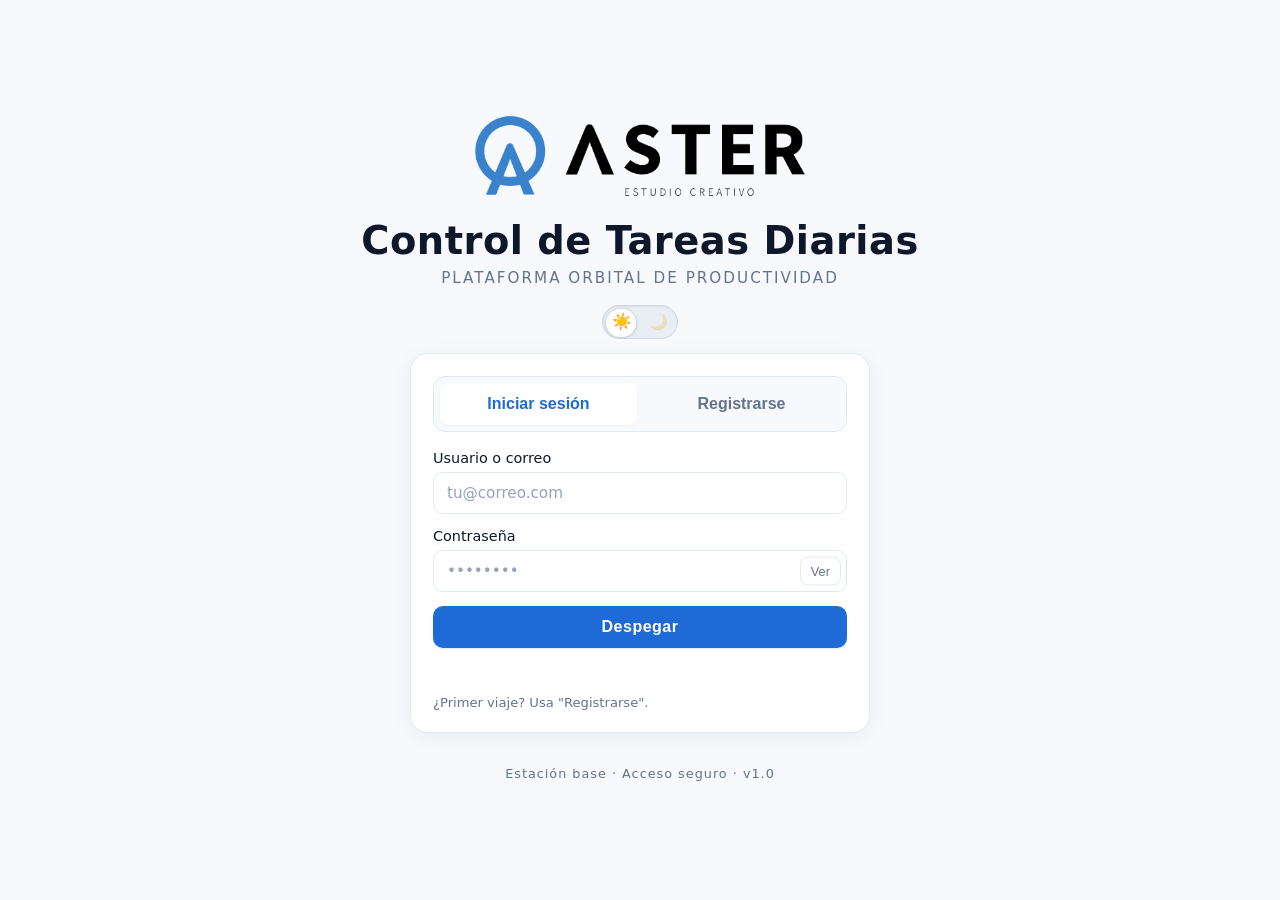
==== commit 56aba6df: "Tabs y cerrar sesión a 16px + colores del tema claro en móvil - .tab (Iniciar sesión / Registrarse) " ====
--- a/dashboard.html
+++ b/dashboard.html
@@ -7,7 +7,7 @@
   <link rel="icon" type="image/png" href="faviconaster.png" />
   <link rel="apple-touch-icon" href="faviconaster.png" />
   <script>(function(){var t;try{t=localStorage.getItem('aster_theme');}catch(e){}document.documentElement.setAttribute('data-theme', (t==='aster'||t==='light')?t:'light');})();</script>
-  <link rel="stylesheet" href="css/styles.css?v=10" />
+  <link rel="stylesheet" href="css/styles.css?v=11" />
 </head>
 <body class="dashboard-body">
   <div class="space-bg">
@@ -62,9 +62,9 @@
     <section id="panel" class="panel"></section>
   </main>
 
-  <script src="js/theme.js?v=10"></script>
-  <script src="js/data.js?v=10"></script>
-  <script src="js/auth.js?v=10"></script>
-  <script src="js/dashboard.js?v=10"></script>
+  <script src="js/theme.js?v=11"></script>
+  <script src="js/data.js?v=11"></script>
+  <script src="js/auth.js?v=11"></script>
+  <script src="js/dashboard.js?v=11"></script>
 </body>
 </html>
--- a/css/styles.css
+++ b/css/styles.css
@@ -328,10 +328,11 @@
   background: transparent;
   color: var(--blue-200);
   border: none;
-  padding: 10px;
+  padding: 12px 14px;
   border-radius: 8px;
   cursor: pointer;
   font-weight: 600;
+  font-size: 16px;
   transition: all 0.25s ease;
 }
 .tab:hover { color: #fff; }
@@ -2227,3 +2228,86 @@
 .contact-actions .btn-ghost {
   font-size: 16px !important;
 }
+
+/* =====================================================
+   Botón Cerrar sesión: fuente 16px y padding cómodo
+   en cualquier tamaño de pantalla.
+   ===================================================== */
+#logout-btn {
+  font-size: 16px !important;
+  padding: 10px 16px !important;
+  font-weight: 500;
+}
+
+/* =====================================================
+   Tema CLARO - ajustes específicos de la versión móvil
+   (drawer del hamburger, bordes y sombras más suaves)
+   ===================================================== */
+@media (max-width: 720px) {
+  /* Drawer del menú hamburger: fondo blanco en claro */
+  [data-theme="light"] .topbar-right {
+    background: rgba(255, 255, 255, 0.98);
+    border-bottom: 1px solid var(--m-border);
+    box-shadow: 0 12px 24px rgba(20, 40, 80, 0.08);
+    backdrop-filter: none;
+    -webkit-backdrop-filter: none;
+  }
+  [data-theme="light"] .topbar-right .user-chip {
+    background: var(--m-bg);
+    border-color: var(--m-border);
+  }
+  [data-theme="light"] .topbar-right .user-chip strong { color: var(--m-text); }
+  [data-theme="light"] .topbar-right .user-chip small  { color: var(--m-muted); }
+
+  /* Botón hamburguesa en claro */
+  [data-theme="light"] .hamburger {
+    background: var(--m-primary-soft);
+    border-color: var(--m-border);
+  }
+  [data-theme="light"] .hamburger span { background: var(--m-primary); }
+  [data-theme="light"] .hamburger:hover { background: #dbe6f9; box-shadow: 0 0 0 3px rgba(30,107,214,0.12); }
+
+  /* Topbar compacto en móvil */
+  [data-theme="light"] .topbar {
+    background: rgba(255, 255, 255, 0.96);
+    border-bottom: 1px solid var(--m-border);
+  }
+
+  /* Calendario / filtros en tema claro + móvil */
+  [data-theme="light"] .cal-filters,
+  [data-theme="light"] .filter-bar {
+    background: var(--m-surface);
+    border-color: var(--m-border);
+  }
+  [data-theme="light"] .cal-cell { background: var(--m-surface); }
+  [data-theme="light"] .cal-cell.empty { background: transparent; }
+
+  /* Diálogos: backdrop más tenue */
+  [data-theme="light"] dialog::backdrop {
+    background: rgba(15, 23, 42, 0.4);
+    backdrop-filter: blur(2px);
+    -webkit-backdrop-filter: blur(2px);
+  }
+
+  /* Notas: contraste claro */
+  [data-theme="light"] .notes-editor,
+  [data-theme="light"] .notes-add textarea { background: var(--m-surface); }
+  [data-theme="light"] .note-row { background: var(--m-bg); }
+
+  /* Stats pills del calendario en claro */
+  [data-theme="light"] .cal-stat-pill { background: var(--m-primary-soft); }
+  [data-theme="light"] .cal-stat-pill strong { color: var(--m-primary); }
+
+  /* Tarjetas del admin (mobile) con mejor contraste */
+  [data-theme="light"] .table-wrap tr {
+    background: var(--m-surface);
+    border-color: var(--m-border);
+    box-shadow: var(--m-shadow-sm);
+  }
+
+  /* Pending card en claro, móvil */
+  [data-theme="light"] .pending-card {
+    background: #fffbeb;
+    border-color: #fde68a;
+  }
+}
